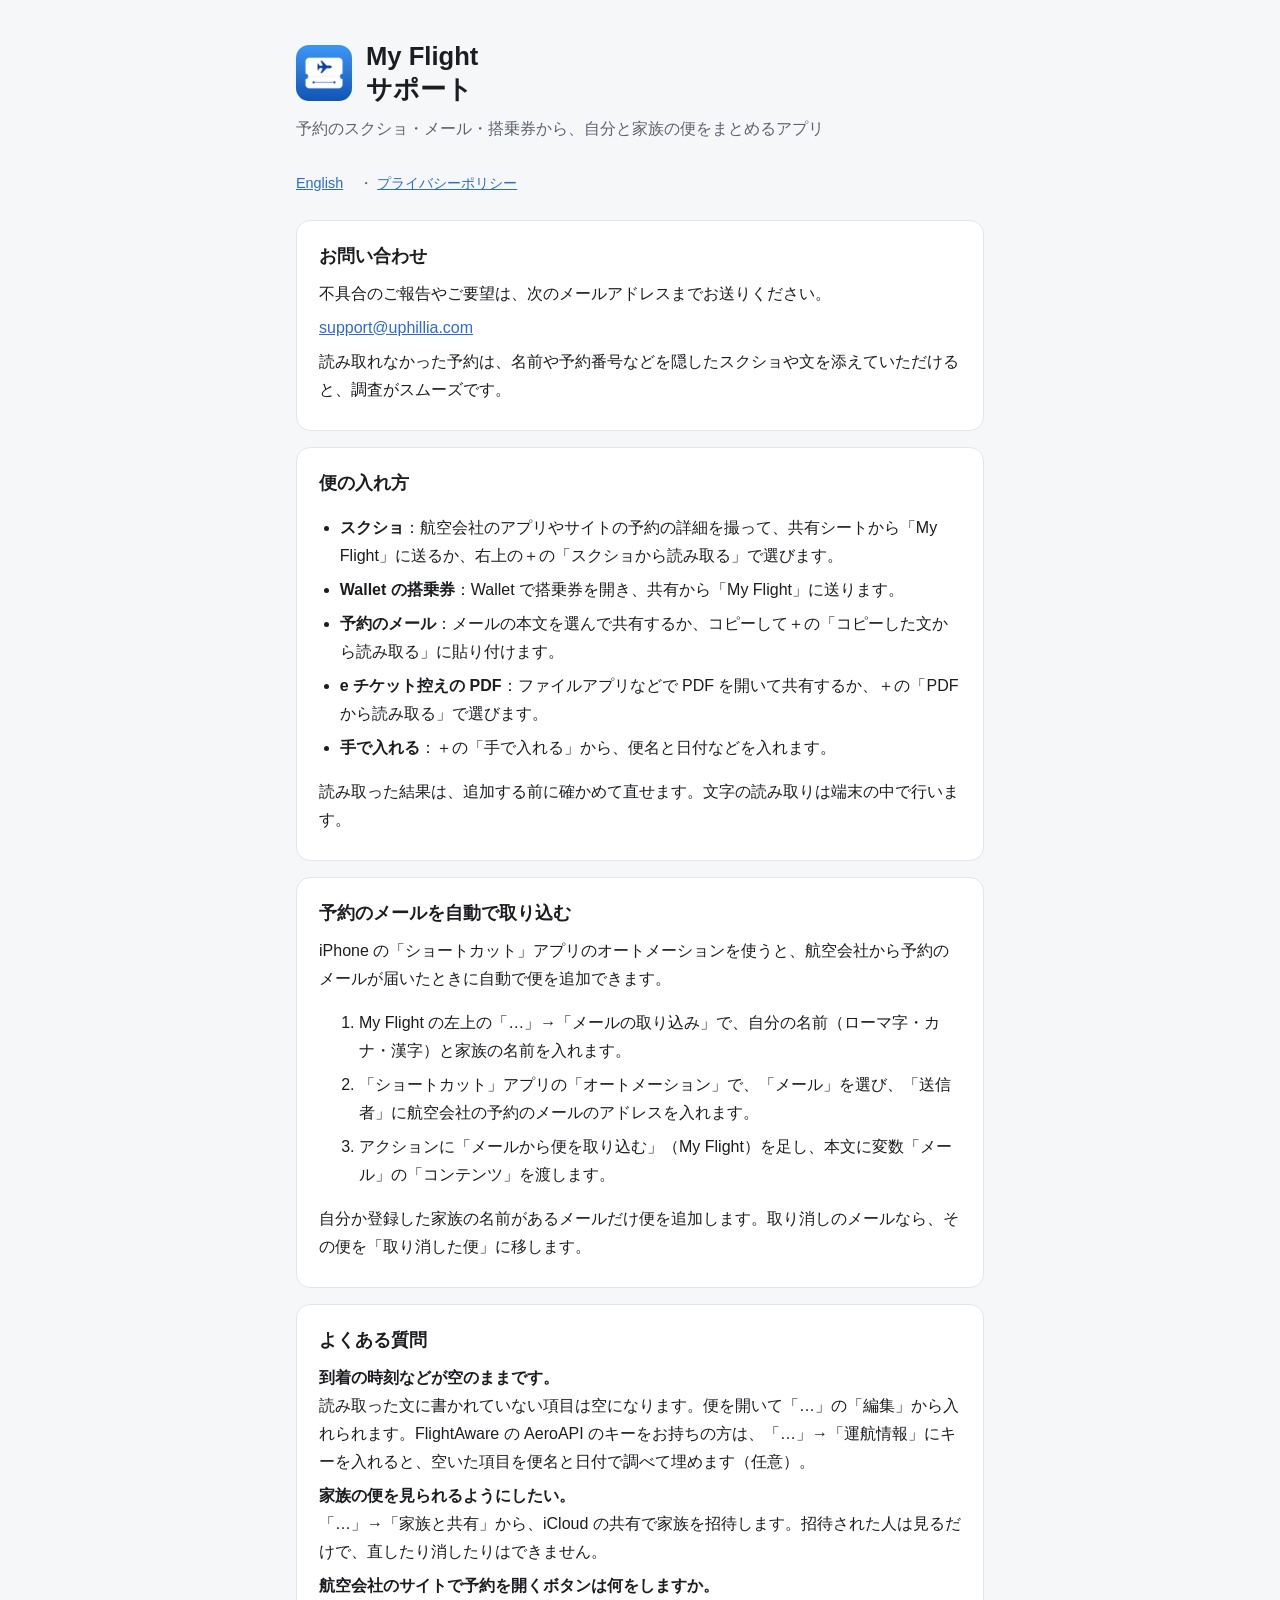
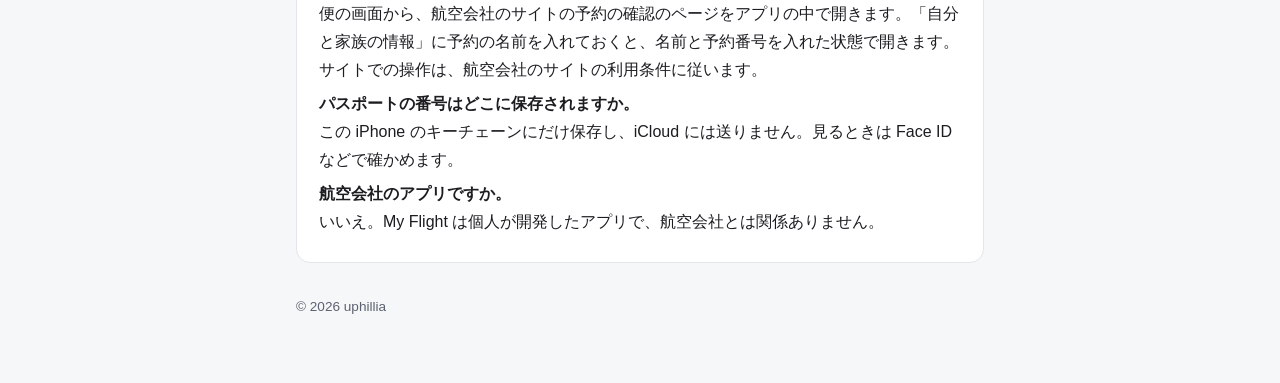
==== support.html @ 3160223a "My Flight のサポートとプライバシーポリシー（日本語・英語） Co-Authored-By: Claude Opus 5.5 <noreply@anthropic.com>" ====
<!doctype html>
<html lang="ja">
<head>
<meta charset="utf-8">
<meta name="viewport" content="width=device-width, initial-scale=1">
<title>My Flight サポート</title>
<link rel="stylesheet" href="style.css">
<link rel="alternate" hreflang="en" href="https://flights.uphillia.com/en/support.html">
</head>
<body>
<main>
  <header>
    <img src="icon.png" alt="">
    <h1>My Flight<br>サポート</h1>
  </header>
  <p class="sub">予約のスクショ・メール・搭乗券から、自分と家族の便をまとめるアプリ</p>
  <p class="lang"><a href="en/support.html" lang="en">English</a> ・ <a href="privacy.html">プライバシーポリシー</a></p>

  <section>
    <h2>お問い合わせ</h2>
    <p>不具合のご報告やご要望は、次のメールアドレスまでお送りください。</p>
    <p><a href="mailto:support@uphillia.com">support@uphillia.com</a></p>
    <p>読み取れなかった予約は、名前や予約番号などを隠したスクショや文を添えていただけると、調査がスムーズです。</p>
  </section>

  <section>
    <h2>便の入れ方</h2>
    <ul>
      <li><strong>スクショ</strong>：航空会社のアプリやサイトの予約の詳細を撮って、共有シートから「My Flight」に送るか、右上の＋の「スクショから読み取る」で選びます。</li>
      <li><strong>Wallet の搭乗券</strong>：Wallet で搭乗券を開き、共有から「My Flight」に送ります。</li>
      <li><strong>予約のメール</strong>：メールの本文を選んで共有するか、コピーして＋の「コピーした文から読み取る」に貼り付けます。</li>
      <li><strong>e チケット控えの PDF</strong>：ファイルアプリなどで PDF を開いて共有するか、＋の「PDF から読み取る」で選びます。</li>
      <li><strong>手で入れる</strong>：＋の「手で入れる」から、便名と日付などを入れます。</li>
    </ul>
    <p>読み取った結果は、追加する前に確かめて直せます。文字の読み取りは端末の中で行います。</p>
  </section>

  <section>
    <h2>予約のメールを自動で取り込む</h2>
    <p>iPhone の「ショートカット」アプリのオートメーションを使うと、航空会社から予約のメールが届いたときに自動で便を追加できます。</p>
    <ol>
      <li>My Flight の左上の「…」→「メールの取り込み」で、自分の名前（ローマ字・カナ・漢字）と家族の名前を入れます。</li>
      <li>「ショートカット」アプリの「オートメーション」で、「メール」を選び、「送信者」に航空会社の予約のメールのアドレスを入れます。</li>
      <li>アクションに「メールから便を取り込む」（My Flight）を足し、本文に変数「メール」の「コンテンツ」を渡します。</li>
    </ol>
    <p>自分か登録した家族の名前があるメールだけ便を追加します。取り消しのメールなら、その便を「取り消した便」に移します。</p>
  </section>

  <section>
    <h2>よくある質問</h2>
    <p><strong>到着の時刻などが空のままです。</strong><br>
    読み取った文に書かれていない項目は空になります。便を開いて「…」の「編集」から入れられます。FlightAware の AeroAPI のキーをお持ちの方は、「…」→「運航情報」にキーを入れると、空いた項目を便名と日付で調べて埋めます（任意）。</p>
    <p><strong>家族の便を見られるようにしたい。</strong><br>
    「…」→「家族と共有」から、iCloud の共有で家族を招待します。招待された人は見るだけで、直したり消したりはできません。</p>
    <p><strong>航空会社のサイトで予約を開くボタンは何をしますか。</strong><br>
    便の画面から、航空会社のサイトの予約の確認のページをアプリの中で開きます。「自分と家族の情報」に予約の名前を入れておくと、名前と予約番号を入れた状態で開きます。サイトでの操作は、航空会社のサイトの利用条件に従います。</p>
    <p><strong>パスポートの番号はどこに保存されますか。</strong><br>
    この iPhone のキーチェーンにだけ保存し、iCloud には送りません。見るときは Face ID などで確かめます。</p>
    <p><strong>航空会社のアプリですか。</strong><br>
    いいえ。My Flight は個人が開発したアプリで、航空会社とは関係ありません。</p>
  </section>

  <footer>© 2026 uphillia</footer>
</main>
</body>
</html>
---- style.css ----
:root {
  --bg: #f6f7f9;
  --card: #ffffff;
  --text: #1c1d21;
  --muted: #5d6270;
  --accent: #2a6bd8;
  --border: #e3e5ea;
}
@media (prefers-color-scheme: dark) {
  :root {
    --bg: #0f1115;
    --card: #191c22;
    --text: #eceef2;
    --muted: #9aa1ae;
    --accent: #6ba6ff;
    --border: #2a2e37;
  }
}
* { box-sizing: border-box; }
body {
  margin: 0;
  background: var(--bg);
  color: var(--text);
  font-family: -apple-system, BlinkMacSystemFont, "Hiragino Sans", "Helvetica Neue", sans-serif;
  line-height: 1.75;
  -webkit-text-size-adjust: 100%;
}
main { max-width: 720px; margin: 0 auto; padding: 40px 16px 64px; }
header { display: flex; align-items: center; gap: 14px; margin-bottom: 8px; }
header img { width: 56px; height: 56px; border-radius: 13px; }
h1 { font-size: 1.6rem; margin: 0; line-height: 1.3; }
.sub { color: var(--muted); margin: 0 0 28px; }
section { background: var(--card); border: 1px solid var(--border); border-radius: 14px; padding: 20px 22px; margin: 16px 0; }
h2 { font-size: 1.1rem; margin: 0 0 8px; }
p, li { margin: 6px 0; }
ul { padding-left: 1.3em; }
a { color: var(--accent); }
.lang { font-size: .9rem; color: var(--muted); margin-bottom: 24px; }
.lang a { margin-right: 12px; }
footer { color: var(--muted); font-size: .85rem; margin-top: 32px; }
hr { border: none; border-top: 1px solid var(--border); margin: 40px 0; }
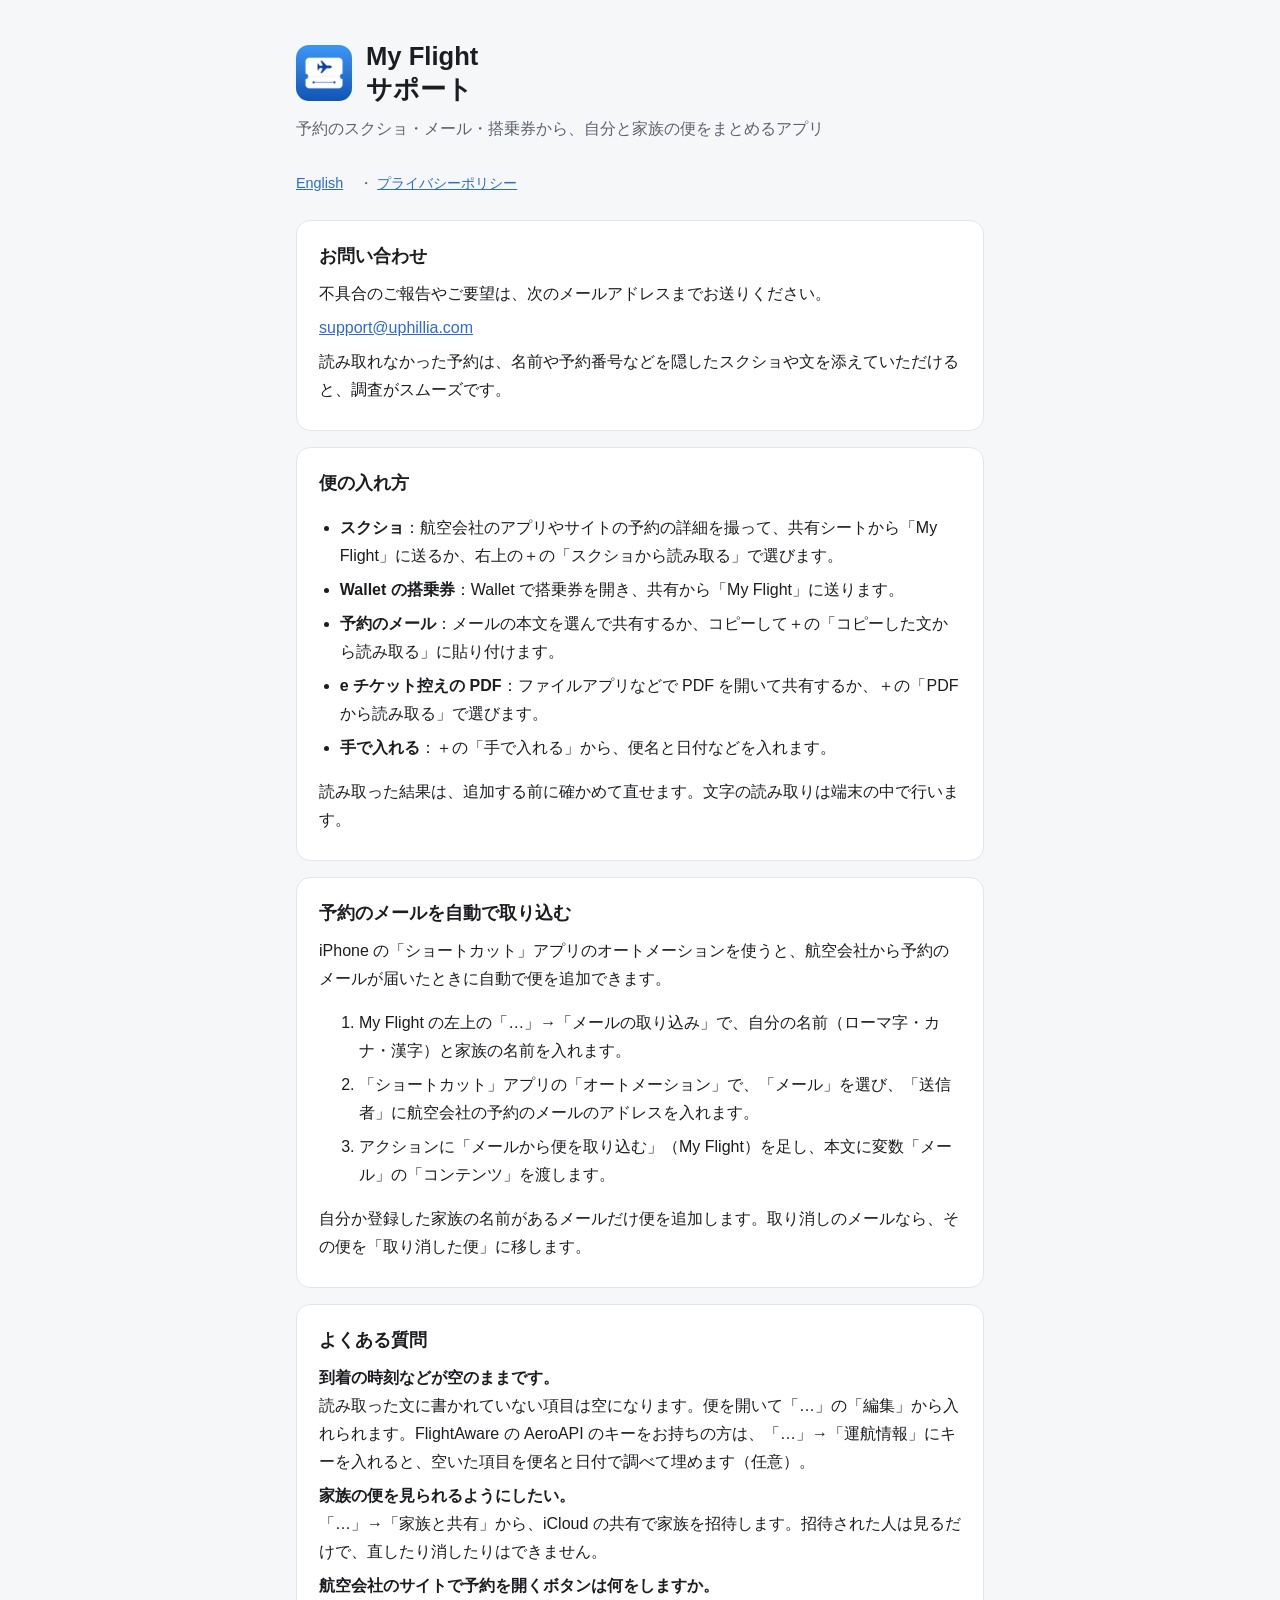
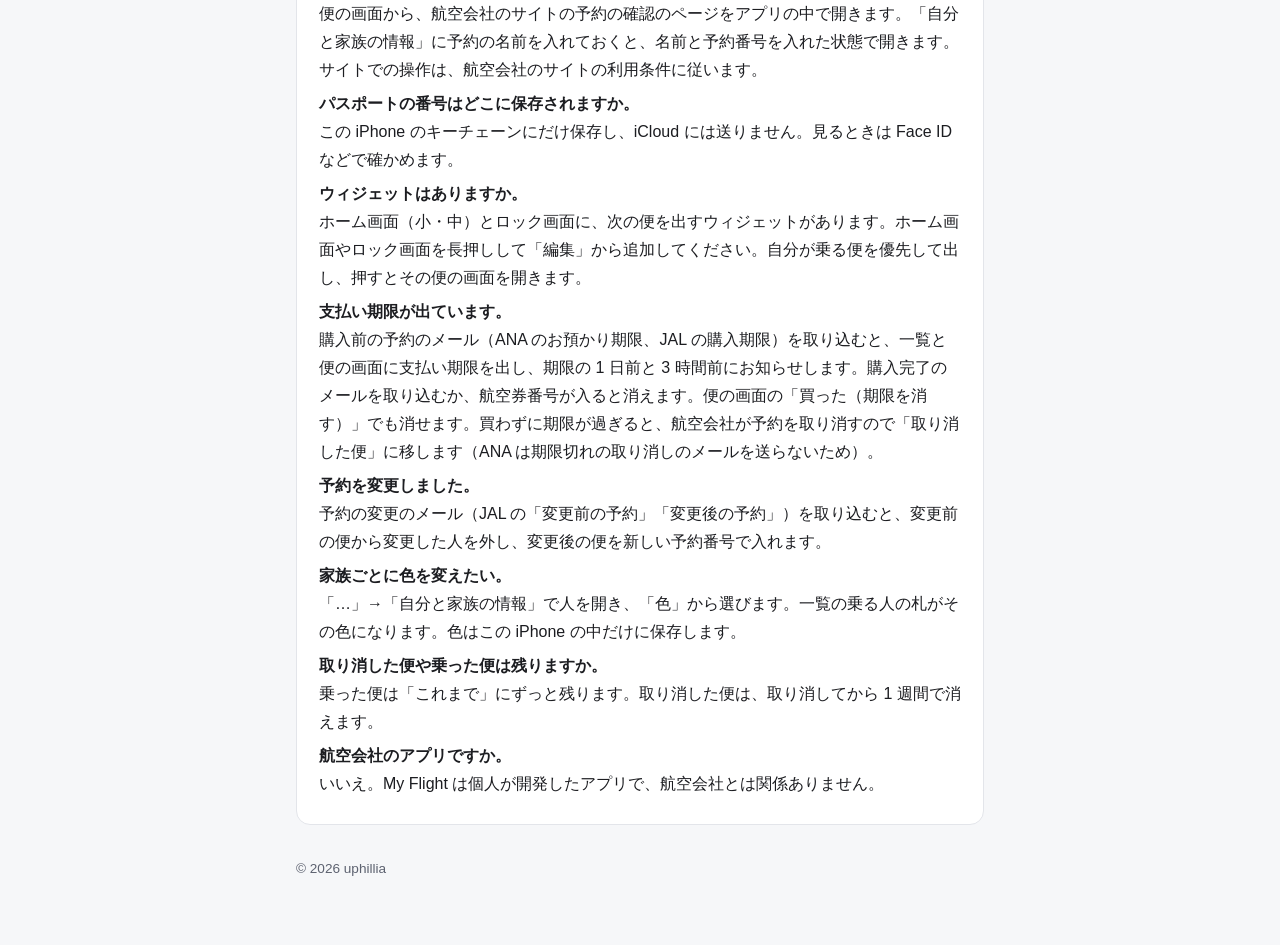
==== commit 1feff3c1: "1.1: widgets, payment deadlines, booking changes, colors (support, privacy) Co-Authored-By: Claude O" ====
--- a/support.html
+++ b/support.html
@@ -56,6 +56,16 @@
     便の画面から、航空会社のサイトの予約の確認のページをアプリの中で開きます。「自分と家族の情報」に予約の名前を入れておくと、名前と予約番号を入れた状態で開きます。サイトでの操作は、航空会社のサイトの利用条件に従います。</p>
     <p><strong>パスポートの番号はどこに保存されますか。</strong><br>
     この iPhone のキーチェーンにだけ保存し、iCloud には送りません。見るときは Face ID などで確かめます。</p>
+    <p><strong>ウィジェットはありますか。</strong><br>
+    ホーム画面（小・中）とロック画面に、次の便を出すウィジェットがあります。ホーム画面やロック画面を長押しして「編集」から追加してください。自分が乗る便を優先して出し、押すとその便の画面を開きます。</p>
+    <p><strong>支払い期限が出ています。</strong><br>
+    購入前の予約のメール（ANA のお預かり期限、JAL の購入期限）を取り込むと、一覧と便の画面に支払い期限を出し、期限の 1 日前と 3 時間前にお知らせします。購入完了のメールを取り込むか、航空券番号が入ると消えます。便の画面の「買った（期限を消す）」でも消せます。買わずに期限が過ぎると、航空会社が予約を取り消すので「取り消した便」に移します（ANA は期限切れの取り消しのメールを送らないため）。</p>
+    <p><strong>予約を変更しました。</strong><br>
+    予約の変更のメール（JAL の「変更前の予約」「変更後の予約」）を取り込むと、変更前の便から変更した人を外し、変更後の便を新しい予約番号で入れます。</p>
+    <p><strong>家族ごとに色を変えたい。</strong><br>
+    「…」→「自分と家族の情報」で人を開き、「色」から選びます。一覧の乗る人の札がその色になります。色はこの iPhone の中だけに保存します。</p>
+    <p><strong>取り消した便や乗った便は残りますか。</strong><br>
+    乗った便は「これまで」にずっと残ります。取り消した便は、取り消してから 1 週間で消えます。</p>
     <p><strong>航空会社のアプリですか。</strong><br>
     いいえ。My Flight は個人が開発したアプリで、航空会社とは関係ありません。</p>
   </section>
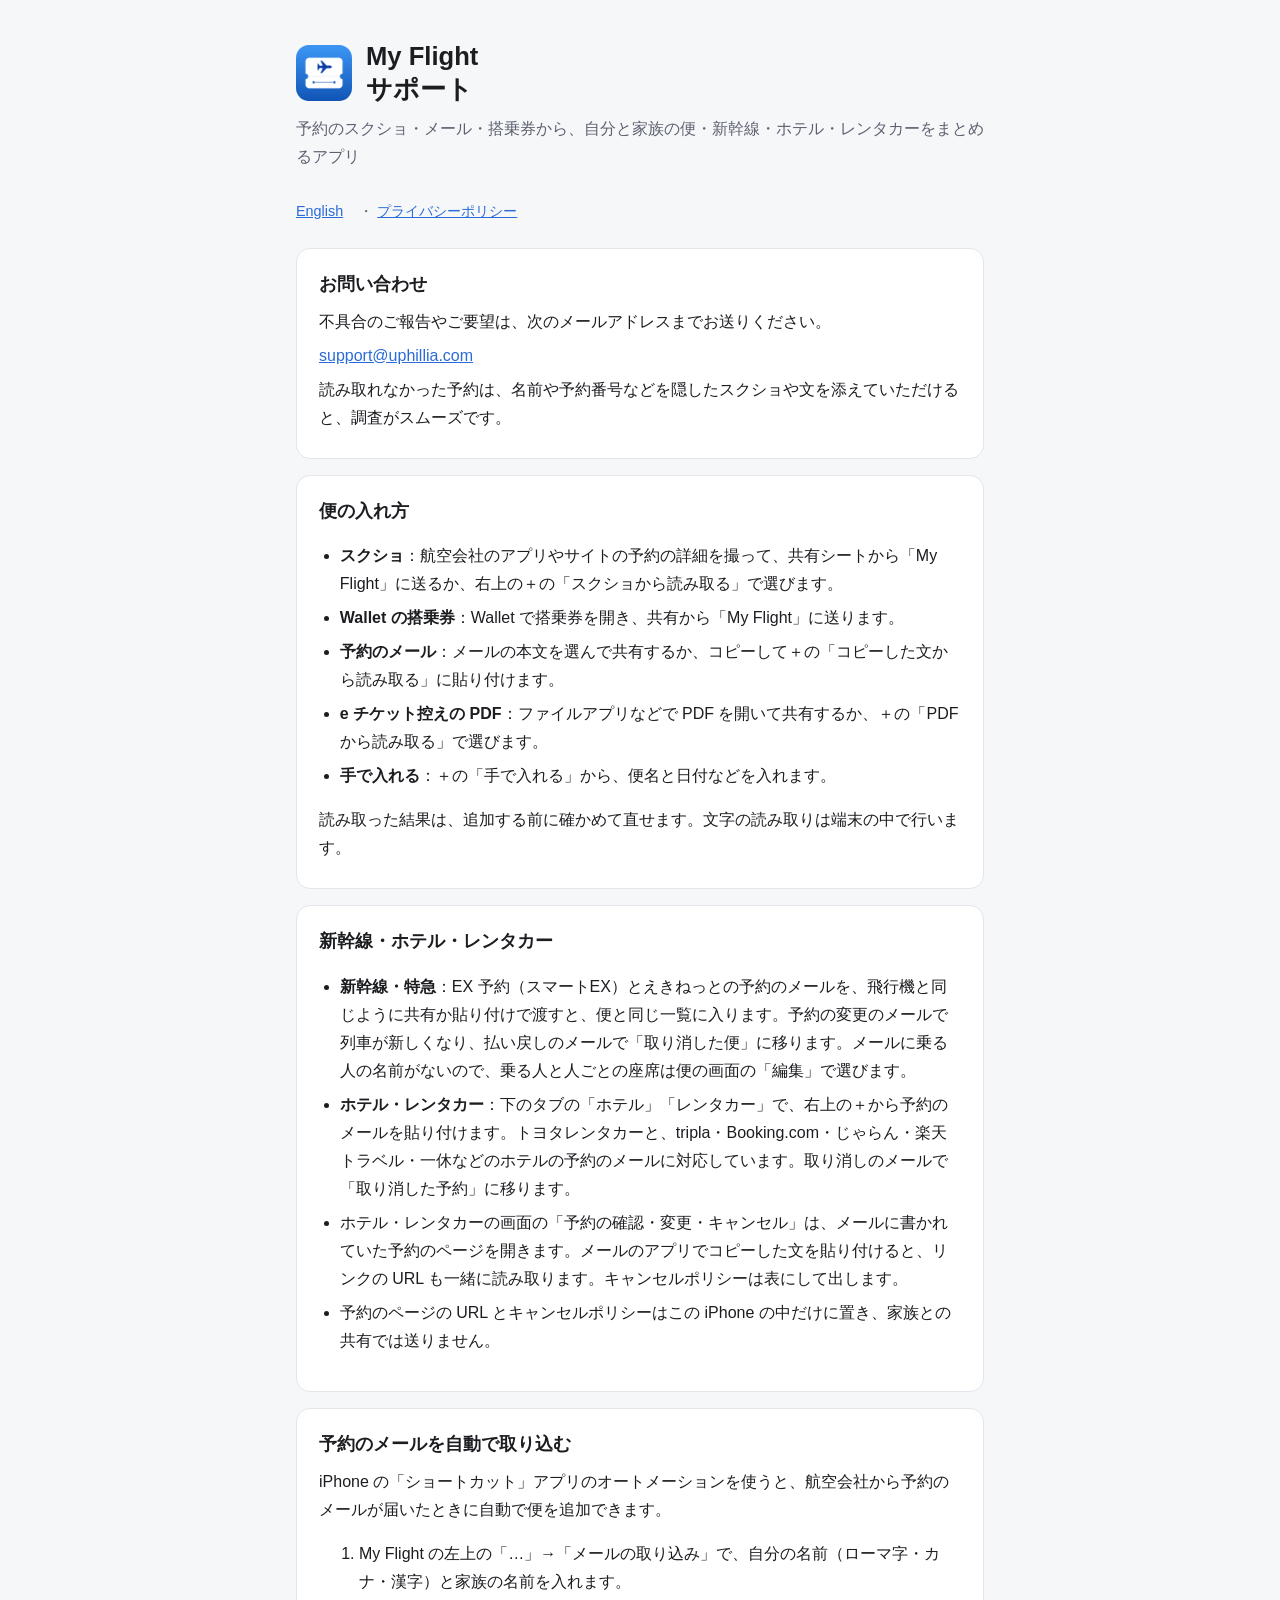
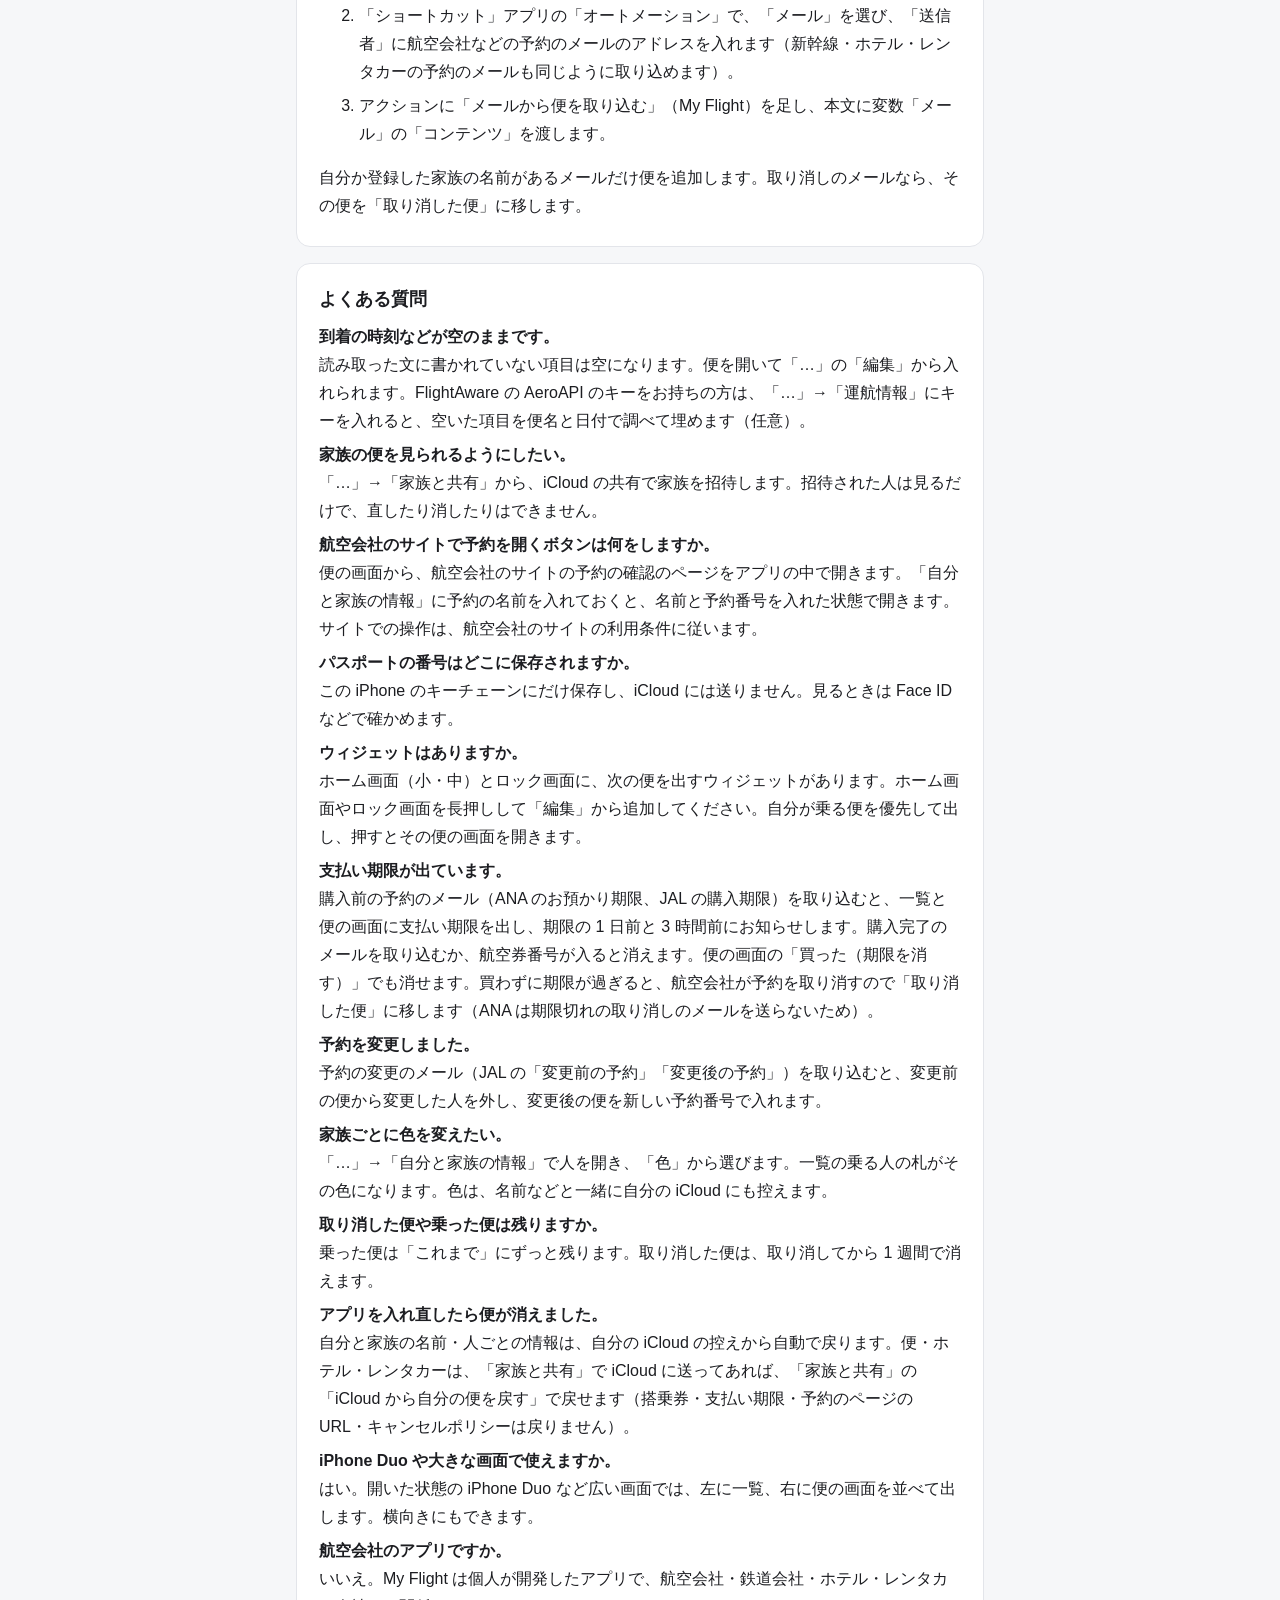
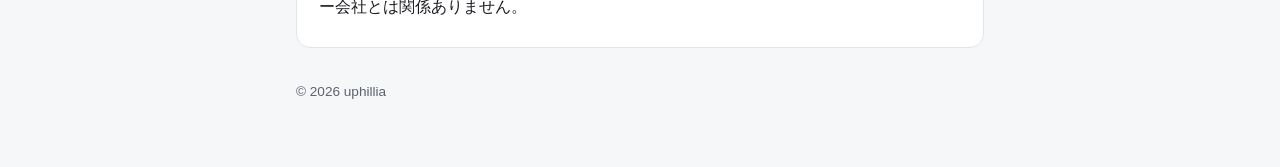
==== commit 7c75bf29: "1.3：新幹線・ホテル・レンタカー、設定の控え、iCloud から戻す、iPhone Duo Co-Authored-By: Claude Opus 5.5 <noreply@anthropic.co" ====
--- a/support.html
+++ b/support.html
@@ -13,7 +13,7 @@
     <img src="icon.png" alt="">
     <h1>My Flight<br>サポート</h1>
   </header>
-  <p class="sub">予約のスクショ・メール・搭乗券から、自分と家族の便をまとめるアプリ</p>
+  <p class="sub">予約のスクショ・メール・搭乗券から、自分と家族の便・新幹線・ホテル・レンタカーをまとめるアプリ</p>
   <p class="lang"><a href="en/support.html" lang="en">English</a> ・ <a href="privacy.html">プライバシーポリシー</a></p>
 
   <section>
@@ -36,11 +36,21 @@
   </section>
 
   <section>
+    <h2>新幹線・ホテル・レンタカー</h2>
+    <ul>
+      <li><strong>新幹線・特急</strong>：EX 予約（スマートEX）とえきねっとの予約のメールを、飛行機と同じように共有か貼り付けで渡すと、便と同じ一覧に入ります。予約の変更のメールで列車が新しくなり、払い戻しのメールで「取り消した便」に移ります。メールに乗る人の名前がないので、乗る人と人ごとの座席は便の画面の「編集」で選びます。</li>
+      <li><strong>ホテル・レンタカー</strong>：下のタブの「ホテル」「レンタカー」で、右上の＋から予約のメールを貼り付けます。トヨタレンタカーと、tripla・Booking.com・じゃらん・楽天トラベル・一休などのホテルの予約のメールに対応しています。取り消しのメールで「取り消した予約」に移ります。</li>
+      <li>ホテル・レンタカーの画面の「予約の確認・変更・キャンセル」は、メールに書かれていた予約のページを開きます。メールのアプリでコピーした文を貼り付けると、リンクの URL も一緒に読み取ります。キャンセルポリシーは表にして出します。</li>
+      <li>予約のページの URL とキャンセルポリシーはこの iPhone の中だけに置き、家族との共有では送りません。</li>
+    </ul>
+  </section>
+
+  <section>
     <h2>予約のメールを自動で取り込む</h2>
     <p>iPhone の「ショートカット」アプリのオートメーションを使うと、航空会社から予約のメールが届いたときに自動で便を追加できます。</p>
     <ol>
       <li>My Flight の左上の「…」→「メールの取り込み」で、自分の名前（ローマ字・カナ・漢字）と家族の名前を入れます。</li>
-      <li>「ショートカット」アプリの「オートメーション」で、「メール」を選び、「送信者」に航空会社の予約のメールのアドレスを入れます。</li>
+      <li>「ショートカット」アプリの「オートメーション」で、「メール」を選び、「送信者」に航空会社などの予約のメールのアドレスを入れます（新幹線・ホテル・レンタカーの予約のメールも同じように取り込めます）。</li>
       <li>アクションに「メールから便を取り込む」（My Flight）を足し、本文に変数「メール」の「コンテンツ」を渡します。</li>
     </ol>
     <p>自分か登録した家族の名前があるメールだけ便を追加します。取り消しのメールなら、その便を「取り消した便」に移します。</p>
@@ -63,11 +73,15 @@
     <p><strong>予約を変更しました。</strong><br>
     予約の変更のメール（JAL の「変更前の予約」「変更後の予約」）を取り込むと、変更前の便から変更した人を外し、変更後の便を新しい予約番号で入れます。</p>
     <p><strong>家族ごとに色を変えたい。</strong><br>
-    「…」→「自分と家族の情報」で人を開き、「色」から選びます。一覧の乗る人の札がその色になります。色はこの iPhone の中だけに保存します。</p>
+    「…」→「自分と家族の情報」で人を開き、「色」から選びます。一覧の乗る人の札がその色になります。色は、名前などと一緒に自分の iCloud にも控えます。</p>
     <p><strong>取り消した便や乗った便は残りますか。</strong><br>
     乗った便は「これまで」にずっと残ります。取り消した便は、取り消してから 1 週間で消えます。</p>
+    <p><strong>アプリを入れ直したら便が消えました。</strong><br>
+    自分と家族の名前・人ごとの情報は、自分の iCloud の控えから自動で戻ります。便・ホテル・レンタカーは、「家族と共有」で iCloud に送ってあれば、「家族と共有」の「iCloud から自分の便を戻す」で戻せます（搭乗券・支払い期限・予約のページの URL・キャンセルポリシーは戻りません）。</p>
+    <p><strong>iPhone Duo や大きな画面で使えますか。</strong><br>
+    はい。開いた状態の iPhone Duo など広い画面では、左に一覧、右に便の画面を並べて出します。横向きにもできます。</p>
     <p><strong>航空会社のアプリですか。</strong><br>
-    いいえ。My Flight は個人が開発したアプリで、航空会社とは関係ありません。</p>
+    いいえ。My Flight は個人が開発したアプリで、航空会社・鉄道会社・ホテル・レンタカー会社とは関係ありません。</p>
   </section>
 
   <footer>© 2026 uphillia</footer>
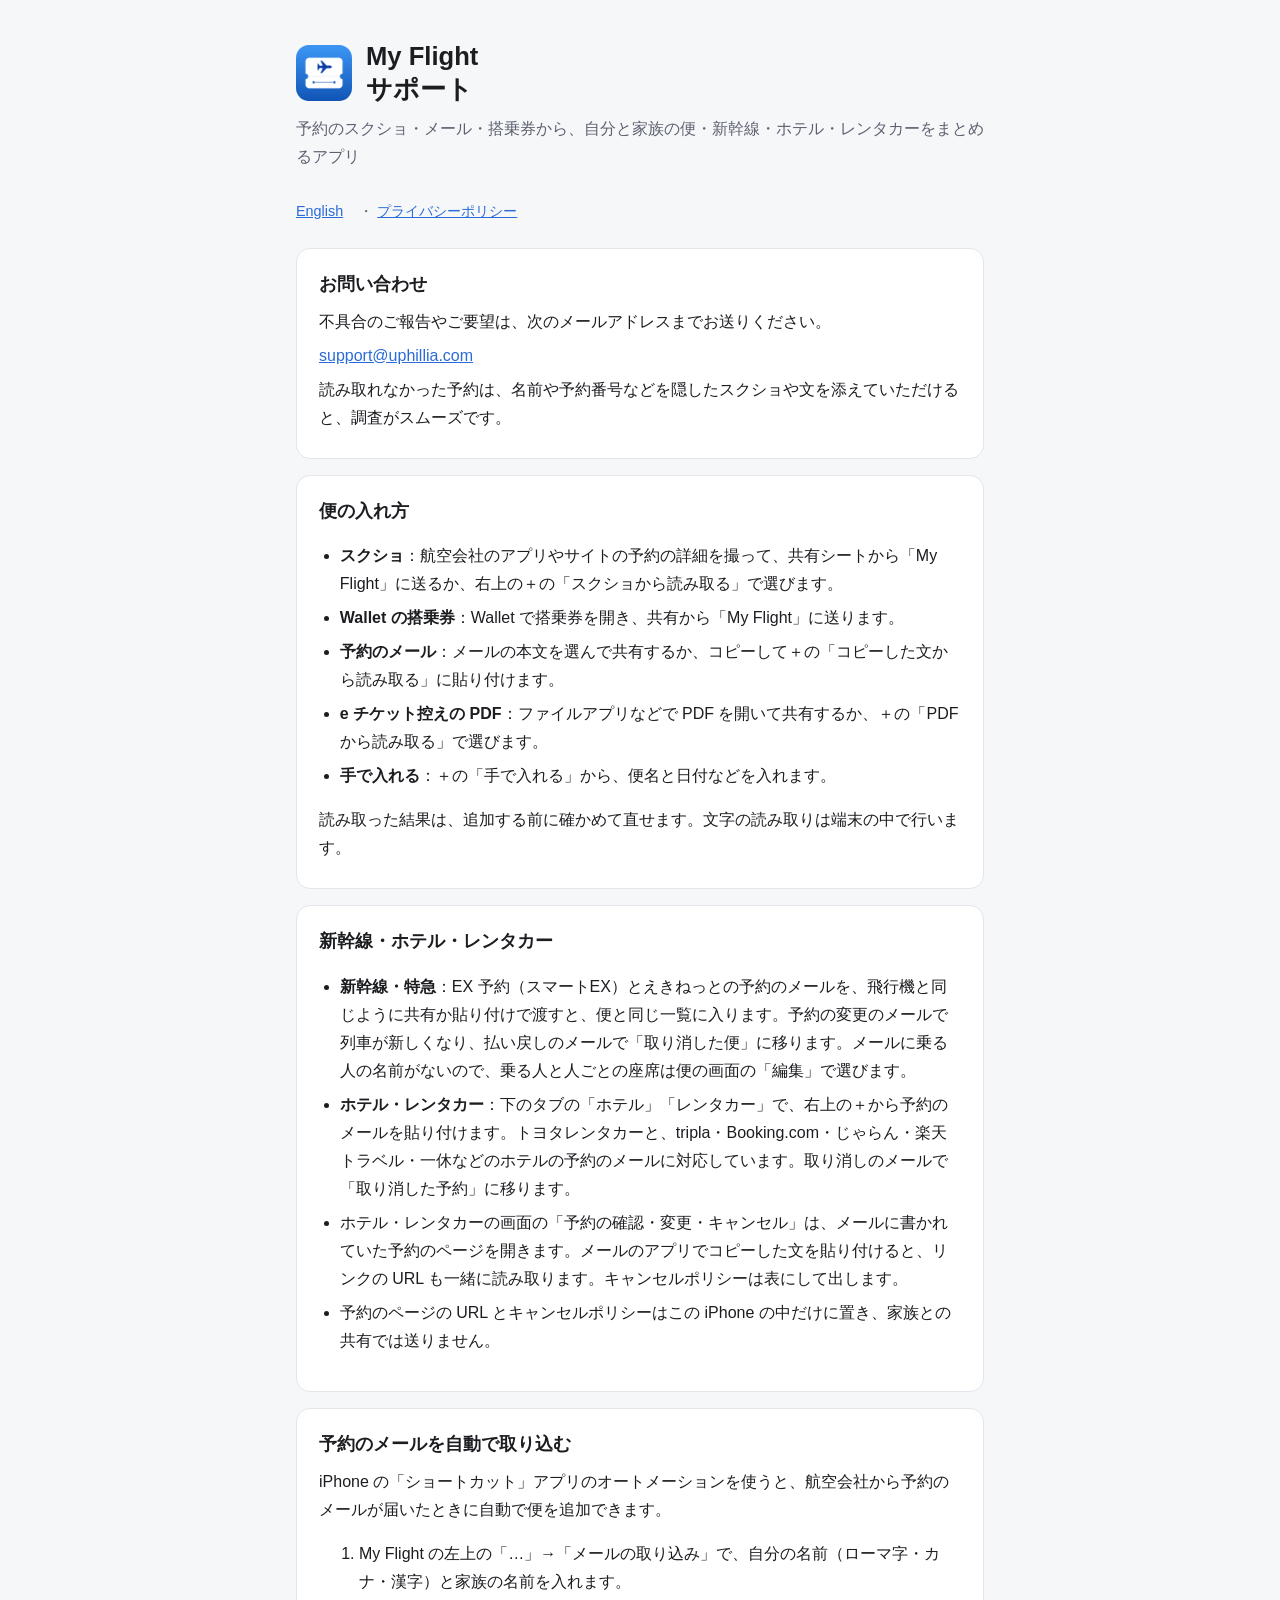
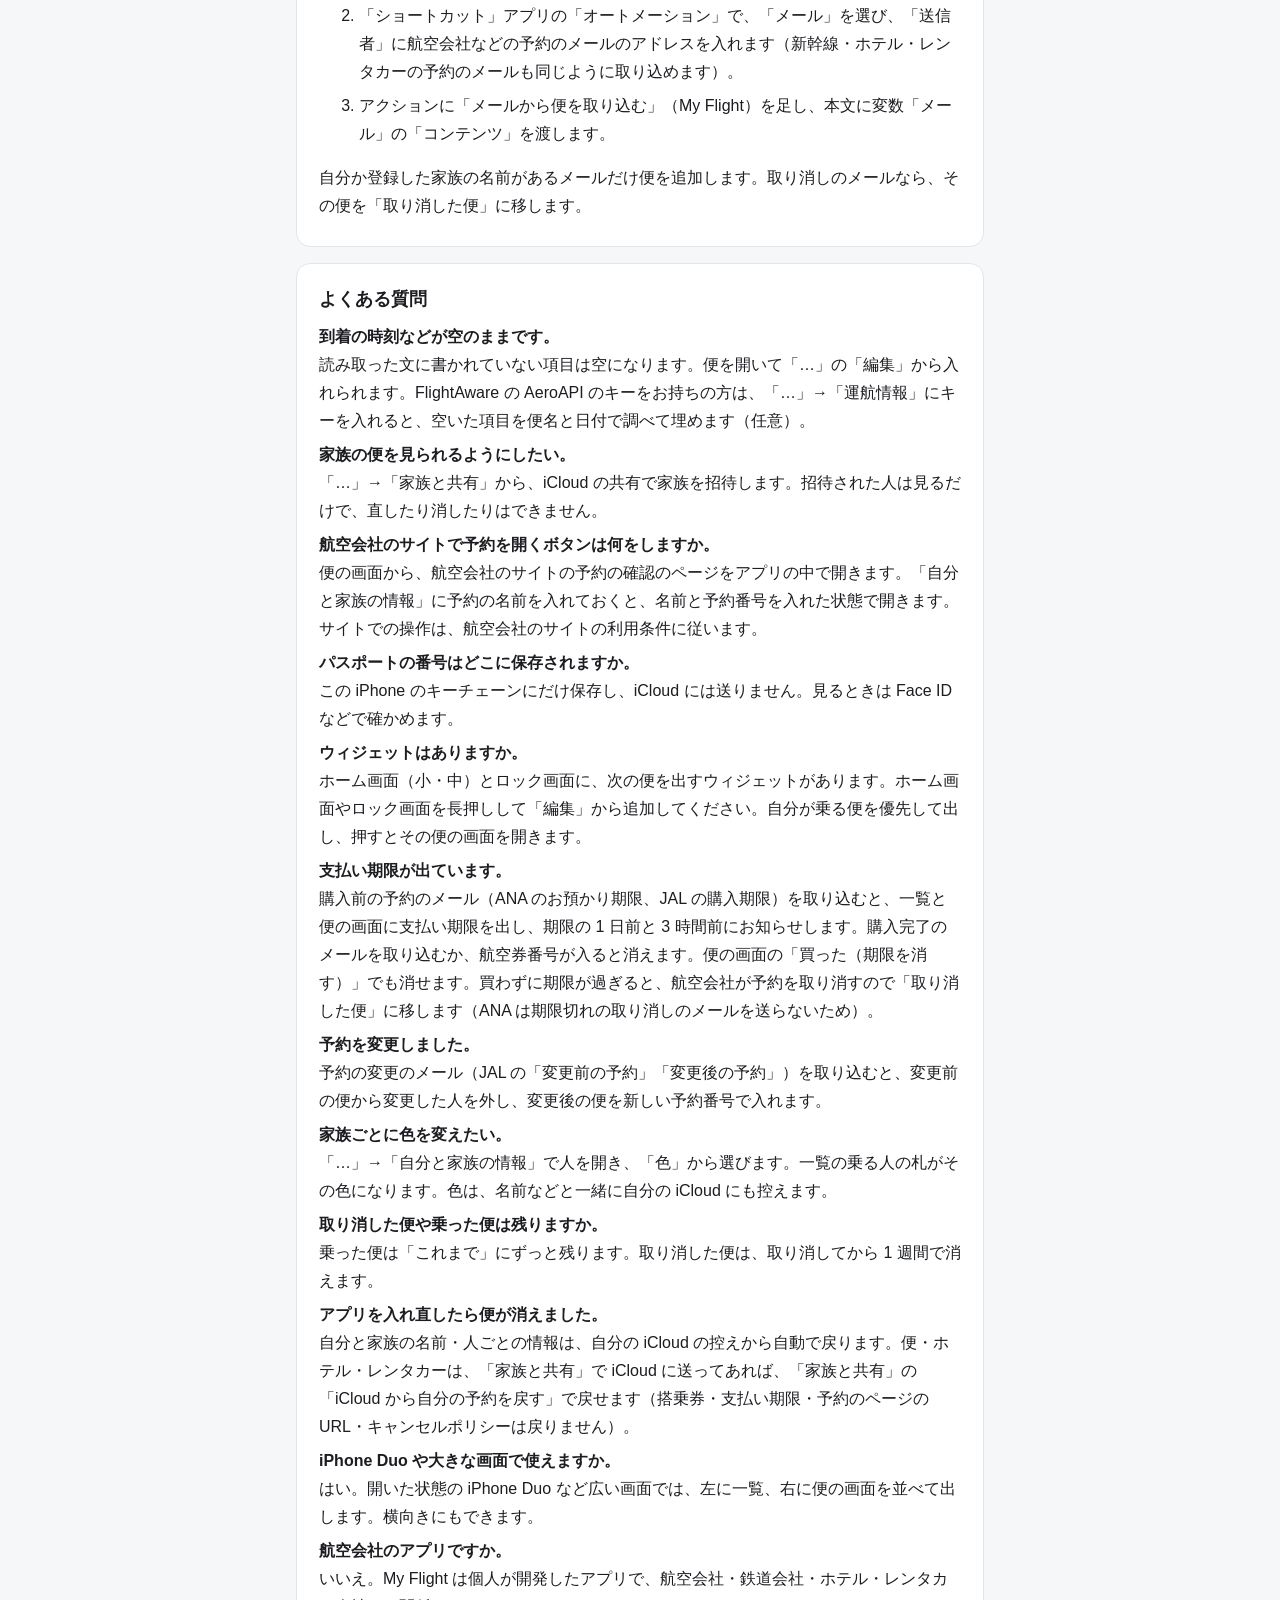
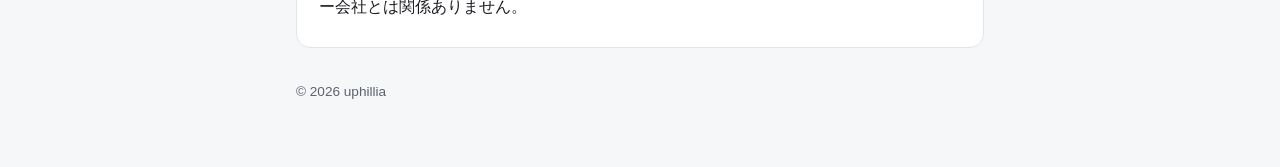
==== commit e018707d: "「iCloud から自分の予約を戻す」に Co-Authored-By: Claude Opus 5.5 <noreply@anthropic.com>" ====
--- a/support.html
+++ b/support.html
@@ -77,7 +77,7 @@
     <p><strong>取り消した便や乗った便は残りますか。</strong><br>
     乗った便は「これまで」にずっと残ります。取り消した便は、取り消してから 1 週間で消えます。</p>
     <p><strong>アプリを入れ直したら便が消えました。</strong><br>
-    自分と家族の名前・人ごとの情報は、自分の iCloud の控えから自動で戻ります。便・ホテル・レンタカーは、「家族と共有」で iCloud に送ってあれば、「家族と共有」の「iCloud から自分の便を戻す」で戻せます（搭乗券・支払い期限・予約のページの URL・キャンセルポリシーは戻りません）。</p>
+    自分と家族の名前・人ごとの情報は、自分の iCloud の控えから自動で戻ります。便・ホテル・レンタカーは、「家族と共有」で iCloud に送ってあれば、「家族と共有」の「iCloud から自分の予約を戻す」で戻せます（搭乗券・支払い期限・予約のページの URL・キャンセルポリシーは戻りません）。</p>
     <p><strong>iPhone Duo や大きな画面で使えますか。</strong><br>
     はい。開いた状態の iPhone Duo など広い画面では、左に一覧、右に便の画面を並べて出します。横向きにもできます。</p>
     <p><strong>航空会社のアプリですか。</strong><br>
